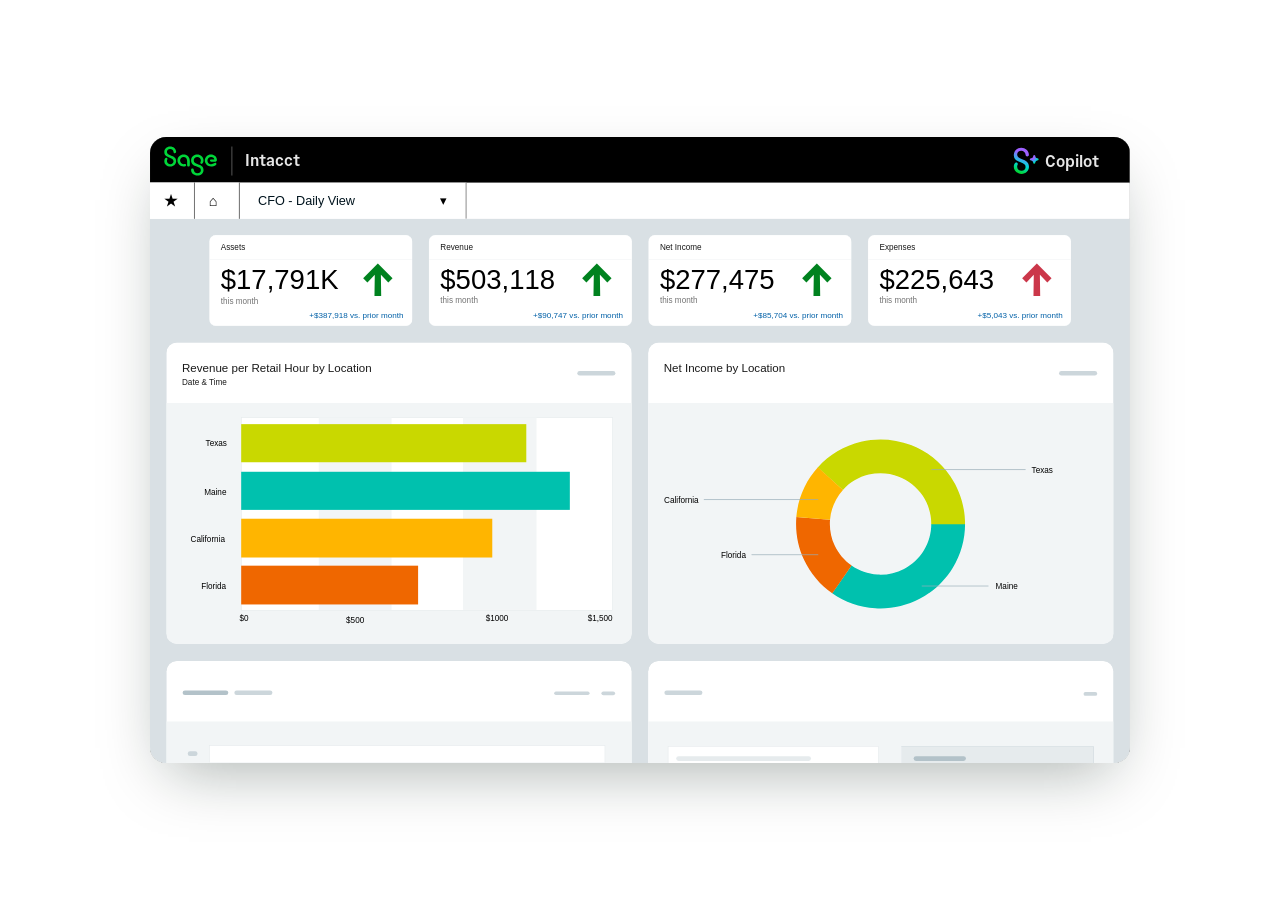
==== peekaboo-animation/index.html @ 4e5d9507 "Deploy: built site for GitHub Pages" ====
<!doctype html>
<html lang="en">
<head>
<meta charset="utf-8">
<meta name="viewport" content="width=device-width, initial-scale=1">
<title>Peekaboo Product Tour — Motion Mock</title>
<style>
  /* ---- brand fonts you provided ---- */
  @font-face{font-family:'Sage UI';src:url('images/SageUI-Regular.otf');font-weight:400;font-display:swap}
  @font-face{font-family:'Sage UI';src:url('images/SageUI-Medium.otf');font-weight:500;font-display:swap}
  @font-face{font-family:'Sage UI';src:url('images/SageUI-Bold.otf');font-weight:700;font-display:swap}
  @font-face{font-family:'Sage Headline';src:url('images/SageHeadline-Black.ttf');font-weight:900;font-display:swap}
  @font-face{font-family:'Sage Text';src:url('images/SageText-Regular.ttf');font-weight:400;font-display:swap}
  @font-face{font-family:'Sage Text';src:url('images/SageText-Medium.ttf');font-weight:500;font-display:swap}
  @font-face{font-family:'Sage Text';src:url('images/SageText-Bold.ttf');font-weight:700;font-display:swap}

  :root{
    --sage:#0d7a45;
    --sage-deep:#0d5c34;
    --muted:#5c6b66;
    --shadow:0 24px 60px -18px rgba(10,30,20,.35);
  }
  *{box-sizing:border-box}
  html,body{margin:0;overflow:hidden}
  .stage{
    min-height:100vh;display:flex;flex-direction:column;align-items:center;justify-content:center;gap:22px;
    padding:0;
    background:transparent;
    font-family:'Sage Text',-apple-system,BlinkMacSystemFont,"Segoe UI",Roboto,Helvetica,Arial,sans-serif;
    color:#0e1512;
  }

  /* ---- browser frame holding YOUR svg ---- */
  .frame{position:relative;width:min(980px,94vw);aspect-ratio:1109/709;
    border-radius:16px;overflow:hidden;background:#000;box-shadow:var(--shadow);isolation:isolate;}
  .app{position:absolute;inset:0;transition:filter .7s ease, transform .7s ease;}
  .app svg{width:100%;height:100%;display:block;}
  .app.recede{filter:blur(3px) saturate(.9) brightness(.95);transform:scale(.985);}

  /* ---- initial hidden state (pre-JS flash guard) ---- */
  /* The reveal animates each bar's WIDTH 0→full (see motion.js), which grows strictly
     left→right. We can't scaleX SVG rects from the left because SVG transform-origin
     defaults to the root (x=0), which slides bars off-position. */
  #dash [data-bar]{visibility:hidden;}
  #dash #donut{opacity:0;}
  #dash #donutAnno{opacity:0;} /* leader lines + labels fade in after the ring draws */

  /* ---- dim veil ---- */
  .veil{position:absolute;inset:0;background:rgba(12,20,16,.34);opacity:0;
    transition:opacity .6s ease;pointer-events:none;z-index:5;}
  .veil.on{opacity:1;}

  /* ---- gate modal (matches frame 4) ---- */
  /* wrapper centers the form in the frame; GSAP animates the gate's own translateY */
  .gate-wrap{position:absolute;inset:0;z-index:10;display:flex;align-items:center;justify-content:center;
    pointer-events:none;}
  .gate{width:min(60%,540px);pointer-events:auto;
    background:#f4f7f5;border-radius:16px;box-shadow:0 30px 70px -20px rgba(8,24,16,.6);
    padding:clamp(16px,2.6vw,26px);font-family:'Sage Text',sans-serif;opacity:0;}
  .gate h2{margin:0;font-family:'Sage Headline','Sage Text',sans-serif;font-weight:900;
    font-size:clamp(15px,2.2vw,23px);color:#3a453f;letter-spacing:-.2px;}
  .gate p{margin:7px 0 0;font-size:clamp(10px,1.3vw,13px);color:var(--muted);line-height:1.45;}
  .rule{height:1px;background:#dbe2de;margin:15px 0;}
  .steps{display:flex;gap:9px;align-items:center;font-size:clamp(10px,1.25vw,13px);
    color:#aeb9b4;font-weight:700;margin-bottom:15px}
  .steps b{color:#3a453f}
  .steps .sep{color:#c8d0cc;font-weight:400}
  .flabel{font-size:clamp(11px,1.3vw,13px);font-weight:700;color:#3a453f}
  .field{margin-top:7px;height:clamp(34px,5vw,46px);border-radius:10px;border:1.5px solid #cdd6d1;
    background:#fff;display:flex;align-items:center;padding:0 13px;}
  .field .caret{width:1.5px;height:52%;background:var(--sage);animation:blink 1.1s step-end infinite}
  @keyframes blink{50%{opacity:0}}
  .continue{margin-top:15px;height:clamp(38px,5vw,50px);border-radius:28px;background:var(--sage);color:#fff;
    font-family:'Sage Headline','Sage Text',sans-serif;font-weight:900;font-size:clamp(12px,1.5vw,15px);
    display:flex;align-items:center;justify-content:center;width:46%;
    box-shadow:0 8px 18px -6px rgba(13,122,69,.55);}

  /* ---- controls ---- */
  .controls{display:flex;gap:10px;align-items:center}
  .btn{border:1px solid #c5d0cb;background:#fff;color:#33413c;border-radius:20px;padding:7px 16px;
    font-size:12.5px;font-weight:600;cursor:pointer;transition:.15s;font-family:inherit}
  .btn:hover{background:#f2f6f4;border-color:#a9b8b2}
  .btn:focus-visible{outline:2px solid var(--sage);outline-offset:2px}
  .continue{cursor:pointer}

  /* ---- product-tour slide layer ---- */
  .tour{position:absolute;inset:0;z-index:20;background:#000;opacity:0;visibility:hidden;
    transition:opacity .6s ease;display:flex;align-items:center;justify-content:center;}
  .tour.on{opacity:1;visibility:visible;}
  /* stage carries the design's native aspect ratio, centered in the frame, so the
     slides and the hotspot % share one coordinate space (= the Figma design coords).
     --tour-ar is set from the uploaded SVG's viewBox. */
  .tour-stage{position:relative;width:100%;aspect-ratio:var(--tour-ar,1440/753);max-height:100%;}
  .tour-slide{position:absolute;inset:0;opacity:0;visibility:hidden;transition:opacity .45s ease;}
  .tour-slide.show{opacity:1;visibility:visible;}
  .tour-img{width:100%;height:100%;display:block;object-fit:fill;}

  /* invisible clickable hotspots over the baked Back/Next coach-mark buttons.
     Positioned per active step; percentages are relative to the .tour-stage box.
     Tuned against the real SVGs in the preview. */
  .hot{position:absolute;z-index:25;border:0;background:transparent;cursor:pointer;padding:0;
    width:6%;height:6%;/* placeholder box until tuned */}
  .hot:focus-visible{outline:2px solid #fff;outline-offset:2px}
  /* default (overridden per step) */
  .hot-back{left:60%;top:80%}
  .hot-next{left:70%;top:80%}
  /* per-step positions — TODO tune once SVGs are uploaded */
  .tour[data-step="1"] .hot-back{left:64.8%;top:80.2%} .tour[data-step="1"] .hot-next{left:71.8%;top:80.2%}
  .tour[data-step="2"] .hot-back{left:47.3%;top:54.5%} .tour[data-step="2"] .hot-next{left:53.7%;top:54.5%}
  .tour[data-step="3"] .hot-back{left:47.0%;top:29.5%} .tour[data-step="3"] .hot-next{left:53.5%;top:29.5%}
  .tour[data-step="4"] .hot-back{left:69.5%;top:77.5%} .tour[data-step="4"] .hot-next{left:75.8%;top:77.5%}
  /* Next is disabled/hidden on the last step; Back returns to the form on step 1 */
  .tour[data-step="4"] .hot-next{display:none}

  /* ---- embedded "tour only" mode (?tour=1): fill the iframe, drop the chrome ---- */
  body.tour-only{background:transparent}
  body.tour-only .stage{min-height:100vh;gap:0;padding:0}
  body.tour-only .stage>*:not(#frame){display:none}
  body.tour-only .frame{width:100%;max-width:none;height:100vh;aspect-ratio:auto;border-radius:0;box-shadow:none;background:transparent}
  body.tour-only .tour{border-radius:0}
  body.tour-only .tour-stage{width:100%;height:100%;max-height:none;aspect-ratio:auto}

  @media (prefers-reduced-motion: reduce){
    .app,.veil,.gate{transition:none!important;animation:none!important}
  }
</style>
</head>
<body>
<div class="stage">
  <div class="frame" id="frame">
    <div class="app" id="app">
<svg id="dash" width="1109" height="709" viewBox="0 0 1109 709" fill="none" xmlns="http://www.w3.org/2000/svg">
<g clip-path="url(#clip0_581_26995)">
<rect width="1108.83" height="708.419" rx="15.4004" fill="white"/>
<rect width="1108.83" height="616.017" transform="translate(0 92.4023)" fill="#F2F5F6"/>
<rect width="1108.83" height="616.017" transform="translate(0 92.4023)" fill="#D9E0E4"/>
<g clip-path="url(#clip1_581_26995)">
<rect width="1108.83" height="53.3881" fill="black"/>
</g>
<line y1="52.8743" x2="1108.83" y2="52.8743" stroke="#D9E0E4" stroke-width="1.02669"/>
<path fill-rule="evenodd" clip-rule="evenodd" d="M29.5757 16.8248C29.5074 13.3075 26.4742 10.7803 22.7524 10.7803C19.0268 10.7803 16.1719 13.5128 16.1719 16.996C16.1719 20.8548 18.9229 22.2557 22.2306 23.4193C25.1902 24.4444 26.6176 25.3662 26.6176 27.5519C26.6176 29.3277 25.1902 30.7963 23.0316 30.7963C20.9768 30.7963 19.1663 29.3962 19.1663 27.2104C19.1663 26.5051 19.3605 26.104 19.5264 25.7613C19.65 25.5058 19.758 25.2828 19.758 24.9905C19.758 24.2018 19.2012 23.6216 18.2956 23.6216C17.2512 23.6216 16.1719 25.1586 16.1719 27.3443C16.1719 30.8617 19.2733 33.4573 23.0316 33.4558C26.8611 33.4558 29.6121 30.689 29.6121 27.2401C29.6121 23.2786 26.7223 21.9462 23.5534 20.8191C20.5915 19.762 19.1663 18.8417 19.1648 16.7572C19.1648 14.8445 20.7 13.4444 22.716 13.4444C24.8754 13.4444 26.5812 14.916 26.6161 16.8933C26.651 17.8158 27.3124 18.3618 28.0784 18.3618C28.8778 18.3618 29.6105 17.8135 29.5757 16.8248ZM31.0535 26.729C31.0535 30.486 34.1875 33.4573 37.9481 33.4573C39.619 33.4573 40.9076 32.9105 40.9076 31.8518C40.9076 31.0662 40.2114 30.5202 39.55 30.5202C39.3362 30.5202 39.1493 30.5595 38.9392 30.6036C38.6701 30.6602 38.3631 30.7248 37.9132 30.7248C35.7538 30.7248 34.048 28.8805 34.048 26.729C34.048 24.4072 35.7894 22.5971 37.9829 22.5971C40.4548 22.5971 42.0218 24.4414 42.0218 27.1389V32.023C42.0218 32.8763 42.7181 33.4573 43.554 33.4573C44.3534 33.4573 45.0512 32.8763 45.0512 32.023V27.0363C45.0512 22.9386 42.1622 19.9331 38.0527 19.9331C34.2224 19.9331 31.0535 22.8359 31.0535 26.729ZM53.6307 43.6345C49.7306 43.6345 46.4926 40.902 46.4926 37.3504C46.4926 36.1548 47.1905 35.6088 47.9899 35.6088C48.7893 35.6088 49.4522 36.1214 49.4871 37.1116C49.522 39.3315 51.3325 40.9704 53.5966 40.9704C56.0002 40.9704 57.5657 39.4676 57.5657 37.5215C57.5657 35.3015 55.825 34.379 52.8654 33.4573C49.4181 32.3644 46.4934 30.8617 46.4934 26.6948C46.4934 22.8702 49.4879 19.9331 53.388 19.9331C57.3222 19.9331 60.5601 22.7333 60.5601 26.4218C60.5601 28.6759 59.6204 30.4175 58.3317 30.4175C57.4618 30.4175 56.8694 29.803 56.8694 29.0486C56.8694 28.7121 56.9974 28.4571 57.1437 28.1656C57.3391 27.7763 57.5672 27.3219 57.5672 26.5214C57.5672 24.1638 55.6877 22.5941 53.4244 22.5941C51.2301 22.5941 49.4894 24.233 49.4894 26.3845C49.4894 28.8098 51.265 29.8342 54.1905 30.7902C57.5672 31.883 60.5617 33.2489 60.5617 37.2447C60.5617 40.8312 57.6719 43.633 53.633 43.633L53.6307 43.6345ZM62.0016 26.6948C62.0016 30.4518 65.2046 33.4573 69.1047 33.4573H69.107C71.0571 33.4573 72.6241 32.9447 73.6685 32.296C74.713 31.6473 75.1309 31.1005 75.1309 30.486C75.1309 29.8373 74.6408 29.2562 73.7352 29.2562C73.3146 29.2562 72.9257 29.4897 72.4511 29.7746C71.708 30.2208 70.7546 30.7932 69.1396 30.7932C68.5923 30.7939 68.0504 30.688 67.5451 30.4819C67.0398 30.2757 66.5812 29.9733 66.1959 29.5921C65.8105 29.211 65.5061 28.7587 65.3001 28.2614C65.0942 27.764 64.9908 27.2316 64.996 26.6948C64.996 24.4414 66.8065 22.5629 69.0349 22.5629C71.4378 22.5629 72.7257 24.1015 72.7257 25.0901C72.7257 25.3632 72.5171 25.5001 72.238 25.5001H69.2435C68.4402 25.5001 67.8478 26.0446 67.8478 26.7291C67.8478 27.4462 68.4433 27.993 69.2435 27.993H73.2483C74.7804 27.993 75.7202 27.2074 75.7202 25.91C75.7202 22.5629 72.7955 19.9331 68.9303 19.9331C68.0221 19.9288 67.122 20.1005 66.2816 20.4384C65.4413 20.7762 64.6773 21.2736 64.0335 21.9019C63.3897 22.5302 62.8788 23.277 62.5301 24.0995C62.1814 24.922 62.0018 25.804 62.0016 26.6948Z" fill="#00D639"/>
<line x1="92.6579" y1="10.7803" x2="92.6579" y2="43.6345" stroke="#5E5E5E" stroke-width="1.02669"/>
<text fill="white" fill-opacity="0.9" style="white-space: pre" xml:space="preserve" font-family="Sage UI" font-size="18.4805" font-weight="500" letter-spacing="0px"><tspan x="107.031" y="32.9569">Intacct</tspan></text>
<path d="M1004.97 26.2583L1003.35 26.7588C1002.77 26.9359 1002.32 27.3902 1002.15 27.96L1001.64 29.5847C1001.35 30.5473 999.989 30.5473 999.697 29.5847L999.196 27.96C999.019 27.3825 998.565 26.9359 997.995 26.7588L996.37 26.2583C995.408 25.9656 995.408 24.6027 996.37 24.3101L997.995 23.8096C998.573 23.6325 999.019 23.1782 999.196 22.6084L999.697 20.9836C999.989 20.0211 1001.35 20.0211 1001.64 20.9836L1002.15 22.6084C1002.32 23.1859 1002.78 23.6325 1003.35 23.8096L1004.97 24.3101C1005.93 24.6027 1005.93 25.9656 1004.97 26.2583Z" fill="url(#paint0_radial_581_26995)"/>
<path d="M985.904 12.159C990.671 12.159 994.552 15.4546 994.637 20.044C994.683 21.3376 993.743 22.046 992.719 22.046C991.695 22.046 990.894 21.3299 990.848 20.1287C990.802 17.5414 988.623 15.624 985.858 15.624C983.271 15.624 981.315 17.449 981.315 19.9439C981.315 22.662 983.14 23.8633 986.929 25.2493C990.987 26.72 994.683 28.4603 994.683 33.6271C994.683 38.1318 991.164 41.7355 986.259 41.7355C981.354 41.7355 977.48 38.3474 977.48 33.758C977.48 30.909 978.859 28.8992 980.199 28.8992C981.361 28.8992 982.07 29.6538 982.07 30.678C982.07 31.5712 981.315 31.9716 981.315 33.5732C981.315 36.4223 983.633 38.255 986.259 38.255C989.023 38.255 990.848 36.3376 990.848 34.0198C990.848 31.1708 989.023 29.9618 985.235 28.6297C980.999 27.1128 977.48 25.2878 977.48 20.2519C977.48 15.7088 981.13 12.1436 985.904 12.1436V12.159Z" fill="url(#paint1_linear_581_26995)"/>
<text fill="white" fill-opacity="0.9" style="white-space: pre" xml:space="preserve" font-family="Sage UI" font-size="18.4805" font-weight="500" letter-spacing="0px"><tspan x="1013.15" y="33.3875">Copilot</tspan></text>
<rect width="1108.83" height="40.8111" transform="translate(0 51.5918)" fill="white"/>
<rect width="50.8275" height="41.0678" transform="translate(0 51.4639)" fill="white"/>
<text fill="black" style="white-space: pre" xml:space="preserve" font-family="Font Awesome 5 Pro" font-size="16.4271" font-weight="900" letter-spacing="0px"><tspan x="15.6621" y="77.8718">star</tspan></text>
<path d="M50.3141 51.9772V92.0432" stroke="#595959" stroke-width="1.02669" stroke-linecap="square"/>
<rect width="50.8275" height="41.0678" transform="translate(50.8281 51.4639)" fill="white"/>
<text fill="black" style="white-space: pre" xml:space="preserve" font-family="Font Awesome 5 Pro" font-size="16.4271" font-weight="900" letter-spacing="0px"><tspan x="66.4902" y="77.8718">home</tspan></text>
<path d="M101.142 51.9772V92.0432" stroke="#595959" stroke-width="1.02669" stroke-linecap="square"/>
<g clip-path="url(#clip2_581_26995)">
<rect width="256.674" height="41.0678" transform="translate(101.656 51.4639)" fill="white"/>
<text fill="#00141E" style="white-space: pre" xml:space="preserve" font-family="Helvetica-Neue" font-size="14.3737" letter-spacing="0px"><tspan x="122.191" y="77.0319">CFO - Daily View</tspan></text>
<text fill="black" style="white-space: pre" xml:space="preserve" font-family="Font Awesome 5 Pro" font-size="14.3737" letter-spacing="0px"><tspan x="327.778" y="77.0751">&#xf107;</tspan></text>
<path d="M357.814 51.9772V92.0432" stroke="#595959" stroke-width="1.02669" stroke-linecap="square"/>
</g>
<g clip-path="url(#clip3_581_26995)">
<g clip-path="url(#clip4_581_26995)">
<rect width="229.979" height="27.5189" transform="translate(66.9922 110.884)" fill="white"/>
<rect width="229.979" height="75.3494" transform="translate(66.9922 138.402)" fill="white"/>
</g>
<rect x="67.3198" y="111.211" width="229.324" height="102.213" rx="4.91409" stroke="#FAFBFB" stroke-width="0.655212"/>
<text fill="#1A1A1A" style="white-space: pre" xml:space="preserve" font-family="Helvetica-Neue" font-size="9.24025" letter-spacing="0px"><tspan x="80.0977" y="128.021">Assets</tspan></text>
<g clip-path="url(#clip5_581_26995)">
<text fill="#737373" style="white-space: pre" xml:space="preserve" font-family="Helvetica Neue" font-size="9.24025" letter-spacing="0px"><tspan x="80.0977" y="189.526">this month</tspan></text>
</g>
<g clip-path="url(#clip6_581_26995)">
<text fill="#0060A7" style="white-space: pre" xml:space="preserve" font-family="Helvetica Neue" font-size="9.17297" letter-spacing="0px"><tspan x="180.109" y="205.227">+$387,918 vs. prior month</tspan></text>
</g>
<text data-num="assets" fill="black" style="white-space: pre" xml:space="preserve" font-family="Helvetica-Neue" font-size="31.1421" letter-spacing="0px"><tspan x="80.0977" y="172.525">$17,791K</tspan></text>
<text transform="translate(240.621 138.288)" fill="#00821F" style="white-space: pre" xml:space="preserve" font-family="Font Awesome 5 Pro" font-size="44.4935" font-weight="900" letter-spacing="0px"><tspan x="0.0341091" y="38.9318">arrow-up</tspan></text>
</g>
<g clip-path="url(#clip7_581_26995)">
<g clip-path="url(#clip8_581_26995)">
<rect width="229.979" height="27.5189" transform="translate(315.449 110.884)" fill="white"/>
<rect width="229.979" height="75.3494" transform="translate(315.449 138.402)" fill="white"/>
</g>
<rect x="315.777" y="111.211" width="229.324" height="102.213" rx="4.91409" stroke="#FAFBFB" stroke-width="0.655212"/>
<text fill="#1A1A1A" style="white-space: pre" xml:space="preserve" font-family="Helvetica-Neue" font-size="9.24025" letter-spacing="0px"><tspan x="328.551" y="128.021">Revenue</tspan></text>
<text fill="#737373" style="white-space: pre" xml:space="preserve" font-family="Helvetica Neue" font-size="9.24025" letter-spacing="0px"><tspan x="328.551" y="188.057">this month</tspan></text>
<text data-num="revenue" fill="black" style="white-space: pre" xml:space="preserve" font-family="Helvetica-Neue" font-size="31.1421" letter-spacing="0px"><tspan x="328.551" y="172.525">$503,118</tspan></text>
<text transform="translate(489.078 138.288)" fill="#00821F" style="white-space: pre" xml:space="preserve" font-family="Font Awesome 5 Pro" font-size="44.4935" font-weight="900" letter-spacing="0px"><tspan x="0.0341091" y="38.9318">arrow-up</tspan></text>
<g clip-path="url(#clip9_581_26995)">
<text fill="#0060A7" style="white-space: pre" xml:space="preserve" font-family="Helvetica Neue" font-size="9.17297" letter-spacing="0px"><tspan x="433.562" y="205.063">+$90,747 vs. prior month</tspan></text>
</g>
</g>
<g clip-path="url(#clip10_581_26995)">
<g clip-path="url(#clip11_581_26995)">
<rect width="229.979" height="27.5189" transform="translate(563.91 110.884)" fill="white"/>
<rect width="229.979" height="75.3494" transform="translate(563.91 138.402)" fill="white"/>
</g>
<rect x="564.238" y="111.211" width="229.324" height="102.213" rx="4.91409" stroke="#FAFBFB" stroke-width="0.655212"/>
<text fill="#1A1A1A" style="white-space: pre" xml:space="preserve" font-family="Helvetica-Neue" font-size="9.24025" letter-spacing="0px"><tspan x="577.016" y="128.021">Net Income</tspan></text>
<text fill="#737373" style="white-space: pre" xml:space="preserve" font-family="Helvetica Neue" font-size="9.24025" letter-spacing="0px"><tspan x="577.016" y="188.057">this month</tspan></text>
<text data-num="netincome" fill="black" style="white-space: pre" xml:space="preserve" font-family="Helvetica-Neue" font-size="31.1421" letter-spacing="0px"><tspan x="577.016" y="172.525">$277,475</tspan></text>
<text transform="translate(737.793 138.288)" fill="#00821F" style="white-space: pre" xml:space="preserve" font-family="Font Awesome 5 Pro" font-size="44.4935" font-weight="900" letter-spacing="0px"><tspan x="0.0341091" y="38.9318">arrow-up</tspan></text>
<g clip-path="url(#clip12_581_26995)">
<text fill="#0060A7" style="white-space: pre" xml:space="preserve" font-family="Helvetica Neue" font-size="9.17297" letter-spacing="0px"><tspan x="682.582" y="205.063">+$85,704 vs. prior month</tspan></text>
</g>
</g>
<g clip-path="url(#clip13_581_26995)">
<g clip-path="url(#clip14_581_26995)">
<rect width="229.979" height="27.5189" transform="translate(812.371 110.884)" fill="white"/>
<rect width="229.979" height="75.3494" transform="translate(812.371 138.402)" fill="white"/>
</g>
<rect x="812.699" y="111.211" width="229.324" height="102.213" rx="4.91409" stroke="#FAFBFB" stroke-width="0.655212"/>
<text fill="#1A1A1A" style="white-space: pre" xml:space="preserve" font-family="Helvetica-Neue" font-size="9.24025" letter-spacing="0px"><tspan x="825.477" y="128.021">Expenses</tspan></text>
<text fill="#737373" style="white-space: pre" xml:space="preserve" font-family="Helvetica Neue" font-size="9.24025" letter-spacing="0px"><tspan x="825.477" y="188.057">this month</tspan></text>
<g clip-path="url(#clip15_581_26995)">
<text fill="#0060A7" style="white-space: pre" xml:space="preserve" font-family="Helvetica Neue" font-size="9.17297" letter-spacing="0px"><tspan x="936.488" y="205.063">+$5,043 vs. prior month</tspan></text>
</g>
<text data-num="expenses" fill="black" style="white-space: pre" xml:space="preserve" font-family="Helvetica-Neue" font-size="31.1421" letter-spacing="0px"><tspan x="825.477" y="172.525">$225,643</tspan></text>
<text transform="translate(986.258 138.288)" fill="#CB374A" style="white-space: pre" xml:space="preserve" font-family="Font Awesome 5 Pro" font-size="44.4935" font-weight="900" letter-spacing="0px"><tspan x="0.0341091" y="38.9318">arrow-up</tspan></text>
</g>
<g clip-path="url(#clip16_581_26995)">
<rect x="563.656" y="232.547" width="526.694" height="341.119" rx="11.8166" fill="white"/>
<rect x="563.656" y="301.078" width="526.694" height="272.587" fill="#F2F5F6"/>
<rect x="1071.83" y="269.844" width="43.0838" height="5.17006" rx="2.58503" transform="rotate(-180 1071.83 269.844)" fill="#CCD6DB"/>
<g id="donut" mask="url(#donutMask)">
<path d="M922.36 437.87C922.36 455.351 917.569 472.497 908.507 487.445C899.444 502.394 886.458 514.572 870.959 522.657C855.46 530.742 838.041 534.424 820.597 533.302C803.152 532.181 786.348 526.299 772.012 516.297L793.899 484.926C802.501 490.927 812.583 494.456 823.05 495.129C833.517 495.802 843.968 493.593 853.268 488.742C862.567 483.891 870.359 476.584 875.796 467.615C881.234 458.646 884.109 448.358 884.109 437.87H922.36Z" fill="#00C1AE"/>
<path d="M755.646 373.894C768.608 359.492 785.639 349.368 804.483 344.862C823.327 340.356 843.096 341.68 861.171 348.659C879.246 355.638 894.774 367.943 905.7 383.945C916.625 399.946 922.433 418.889 922.353 438.264L884.101 438.106C884.149 426.481 880.665 415.115 874.109 405.514C867.554 395.914 858.237 388.531 847.392 384.343C836.547 380.155 824.686 379.361 813.379 382.065C802.073 384.769 791.854 390.843 784.077 399.484L755.646 373.894Z" fill="#C9D800"/>
<path d="M772.172 516.406C758.397 506.836 747.382 493.811 740.231 478.639C733.081 463.467 730.046 446.68 731.433 429.965L769.554 433.127C768.722 443.156 770.542 453.228 774.833 462.331C779.123 471.435 785.732 479.25 793.997 484.992L772.172 516.406Z" fill="#EF6700"/>
<path d="M731.417 430.134C733.119 409.164 741.689 389.34 755.799 373.734L784.173 399.389C775.707 408.752 770.565 420.646 769.543 433.228L731.417 430.134Z" fill="#FFB500"/>
</g>
<g id="donutAnno">
<path d="M884.137 376.353H990.878" stroke="#99ADB7" stroke-width="0.770692"/>
<path d="M873.348 508.142H948.875" stroke="#99ADB7" stroke-width="0.770692"/>
<path d="M680.691 472.69H756.219" stroke="#99ADB7" stroke-width="0.770692"/>
<path d="M626.738 410.264L756.215 410.264" stroke="#99ADB7" stroke-width="0.770692"/>
<text fill="black" style="white-space: pre" xml:space="preserve" font-family="Helvetica Neue" font-size="9.24025" letter-spacing="0px"><tspan x="997.695" y="380.065">Texas</tspan></text>
<text fill="black" style="white-space: pre" xml:space="preserve" font-family="Helvetica Neue" font-size="9.24025" letter-spacing="0px"><tspan x="956.88" y="511.738">Maine</tspan></text>
<text fill="black" style="white-space: pre" xml:space="preserve" font-family="Helvetica Neue" font-size="9.24025" letter-spacing="0px"><tspan x="581.809" y="413.946">California</tspan></text>
<text fill="black" style="white-space: pre" xml:space="preserve" font-family="Helvetica Neue" font-size="9.24025" letter-spacing="0px"><tspan x="646.181" y="476.317">Florida</tspan></text>
</g>
<text fill="#1A1A1A" style="white-space: pre" xml:space="preserve" font-family="Helvetica-Neue" font-size="13.1042" letter-spacing="0px"><tspan x="581.367" y="266.317">Net Income by Location</tspan></text>
</g>
<g clip-path="url(#clip17_581_26995)">
<rect x="18.4805" y="592.917" width="526.694" height="341.119" rx="11.8166" fill="white"/>
<rect x="18.4805" y="661.448" width="526.694" height="272.587" fill="#F2F5F6"/>
<rect x="36.9219" y="626.301" width="51.6556" height="5.16556" rx="2.58278" fill="#B3C2C9"/>
<rect x="95.4648" y="626.301" width="43.0463" height="5.16556" rx="2.58278" fill="#CCD6DB"/>
<rect x="67.3198" y="688.727" width="447.497" height="217.261" fill="white" stroke="#E6EBED" stroke-width="0.655212"/>
<rect x="515.145" y="707.649" width="80.8522" height="448.152" transform="rotate(90 515.145 707.649)" fill="#F2F5F6"/>
<rect x="42.6719" y="695.215" width="11.1137" height="5.38415" rx="2.69207" fill="#CCD6DB"/>
<rect x="457.395" y="627.595" width="40.0411" height="3.8501" rx="1.92505" fill="#CCD6DB"/>
<rect x="510.848" y="627.368" width="15.4967" height="4.30463" rx="2.15232" fill="#CCD6DB"/>
</g>
<g clip-path="url(#clip18_581_26995)">
<rect x="563.656" y="592.917" width="526.694" height="341.119" rx="11.8166" fill="white"/>
<rect x="563.656" y="661.448" width="526.694" height="272.587" fill="#F2F5F6"/>
<rect x="586.316" y="689.497" width="238.051" height="215.721" fill="white" stroke="#E6EBED" stroke-width="0.655212"/>
<rect x="595.477" y="700.72" width="152.544" height="5.39015" rx="2.69507" fill="#E6EBED"/>
<g clip-path="url(#clip19_581_26995)">
<rect x="850.105" y="689.169" width="217.916" height="0.770021" fill="#CCD6DB"/>
<rect width="217.916" height="26.1807" transform="translate(850.105 689.939)" fill="#E6EBED"/>
<rect x="1067.25" y="689.939" width="0.770021" height="26.1807" fill="#CCD6DB"/>
</g>
<rect x="864.137" y="700.72" width="59.1962" height="5.39015" rx="2.69507" fill="#B3C2C9"/>
<rect x="582.094" y="626.301" width="43.0463" height="5.16556" rx="2.58278" fill="#CCD6DB"/>
<rect x="1056.43" y="628.138" width="15.4967" height="4.30463" rx="2.15232" fill="#CCD6DB"/>
</g>
<g clip-path="url(#clip20_581_26995)">
<rect x="18.4805" y="232.547" width="526.694" height="341.119" rx="11.8166" fill="white"/>
<rect x="18.4805" y="301.078" width="534.394" height="272.587" fill="#F2F5F6"/>
<text fill="#1A1A1A" style="white-space: pre" xml:space="preserve" font-family="Helvetica-Neue" font-size="13.1042" letter-spacing="0px"><tspan x="36.1914" y="266.317">Revenue per Retail Hour by Location</tspan></text>
<text fill="#1A1A1A" style="white-space: pre" xml:space="preserve" font-family="Helvetica Neue" font-size="9.24025" letter-spacing="0px"><tspan x="36.1914" y="280.565">Date &#38; Time</tspan></text>
<rect x="103.512" y="317.577" width="419.775" height="218.03" fill="white" stroke="#E6EBED" stroke-width="0.65598"/>
<rect x="354.211" y="317.249" width="83.1622" height="217.916" fill="#F2F5F6"/>
<rect x="190.965" y="317.249" width="82.3922" height="217.916" fill="#F2F5F6"/>
<rect data-bar="texas" x="103.184" y="324.949" width="322.639" height="43.1212" fill="#C9D800"/>
<rect data-bar="maine" x="103.184" y="378.851" width="371.92" height="43.1212" fill="#00C1AE"/>
<rect data-bar="california" x="103.184" y="431.982" width="284.138" height="43.8912" fill="#FFB500"/>
<rect data-bar="florida" x="103.184" y="485.113" width="200.205" height="43.8912" fill="#EF6700"/>
<text fill="black" style="white-space: pre" xml:space="preserve" font-family="Helvetica Neue" font-size="9.24025" letter-spacing="0px"><tspan x="62.8899" y="349.263">Texas</tspan></text>
<text fill="black" style="white-space: pre" xml:space="preserve" font-family="Helvetica Neue" font-size="9.24025" letter-spacing="0px"><tspan x="61.3448" y="404.705">Maine</tspan></text>
<text fill="black" style="white-space: pre" xml:space="preserve" font-family="Helvetica Neue" font-size="9.24025" letter-spacing="0px"><tspan x="45.8758" y="458.607">California</tspan></text>
<text fill="black" style="white-space: pre" xml:space="preserve" font-family="Helvetica Neue" font-size="9.24025" letter-spacing="0px"><tspan x="57.8843" y="511.738">Florida</tspan></text>
<text fill="black" style="white-space: pre" xml:space="preserve" font-family="Helvetica Neue" font-size="9.24025" letter-spacing="0px"><tspan x="101.379" y="548.118">$0</tspan></text>
<text fill="black" style="white-space: pre" xml:space="preserve" font-family="Helvetica Neue" font-size="9.24025" letter-spacing="0px"><tspan x="221.892" y="550.239">$500</tspan></text>
<text fill="black" style="white-space: pre" xml:space="preserve" font-family="Helvetica Neue" font-size="9.24025" letter-spacing="0px"><tspan x="379.875" y="547.929">$1000</tspan></text>
<text fill="black" style="white-space: pre" xml:space="preserve" font-family="Helvetica Neue" font-size="9.24025" letter-spacing="0px"><tspan x="495.248" y="547.929">$1,500</tspan></text>
<rect x="526.66" y="269.844" width="43.0838" height="5.17006" rx="2.58503" transform="rotate(-180 526.66 269.844)" fill="#CCD6DB"/>
</g>
</g>
<defs>
<!-- Radial "draw-around" reveal for the donut: a thick white stroked circle riding the
     ring's mid-radius. Animating stroke-dashoffset (480.66 → 0) sweeps the mask clockwise
     from 12 o'clock, revealing each ring segment radially as it passes. -->
<mask id="donutMask">
  <circle id="donutMaskCircle" cx="826.73" cy="437.87" r="76.5" fill="none" stroke="white"
          stroke-width="40" stroke-dasharray="480.66" stroke-dashoffset="480.66"
          transform="rotate(-90 826.73 437.87)"/>
</mask>
<radialGradient id="paint0_radial_581_26995" cx="0" cy="0" r="1" gradientTransform="matrix(8.08522 7.3152 -6.06865 7.63969 997.364 21.5611)" gradientUnits="userSpaceOnUse">
<stop offset="0.341666" stop-color="#9D60FF"/>
<stop offset="0.72" stop-color="#00D6DE"/>
<stop offset="0.896666" stop-color="#00D639"/>
</radialGradient>
<linearGradient id="paint1_linear_581_26995" x1="987.352" y1="41.5815" x2="996.571" y2="19.663" gradientUnits="userSpaceOnUse">
<stop stop-color="#00D639"/>
<stop offset="0.4" stop-color="#00D6DE"/>
<stop offset="0.9" stop-color="#9D60FF"/>
</linearGradient>
<clipPath id="clip0_581_26995"><rect width="1108.83" height="708.419" rx="15.4004" fill="white"/></clipPath>
<clipPath id="clip1_581_26995"><rect width="1108.83" height="53.3881" fill="white"/></clipPath>
<clipPath id="clip2_581_26995"><rect width="256.674" height="41.0678" fill="white" transform="translate(101.656 51.4639)"/></clipPath>
<clipPath id="clip3_581_26995"><rect x="66.9922" y="110.884" width="229.979" height="102.868" rx="7.70021" fill="white"/></clipPath>
<clipPath id="clip4_581_26995"><rect x="66.9922" y="110.884" width="229.979" height="102.868" rx="5.24169" fill="white"/></clipPath>
<clipPath id="clip5_581_26995"><rect width="131.042" height="14" fill="white" transform="translate(80.0977 179.232)"/></clipPath>
<clipPath id="clip6_581_26995"><rect width="131.042" height="14" fill="white" transform="translate(158.066 194.958)"/></clipPath>
<clipPath id="clip7_581_26995"><rect x="315.449" y="110.884" width="229.979" height="102.868" rx="7.70021" fill="white"/></clipPath>
<clipPath id="clip8_581_26995"><rect x="315.449" y="110.884" width="229.979" height="102.868" rx="5.24169" fill="white"/></clipPath>
<clipPath id="clip9_581_26995"><rect width="131.042" height="14" fill="white" transform="translate(406.52 194.794)"/></clipPath>
<clipPath id="clip10_581_26995"><rect x="563.91" y="110.884" width="229.979" height="102.868" rx="7.70021" fill="white"/></clipPath>
<clipPath id="clip11_581_26995"><rect x="563.91" y="110.884" width="229.979" height="102.868" rx="5.24169" fill="white"/></clipPath>
<clipPath id="clip12_581_26995"><rect width="131.042" height="14" fill="white" transform="translate(655.539 194.794)"/></clipPath>
<clipPath id="clip13_581_26995"><rect x="812.371" y="110.884" width="229.979" height="102.868" rx="7.70021" fill="white"/></clipPath>
<clipPath id="clip14_581_26995"><rect x="812.371" y="110.884" width="229.979" height="102.868" rx="5.24169" fill="white"/></clipPath>
<clipPath id="clip15_581_26995"><rect width="131.042" height="14" fill="white" transform="translate(903.445 194.794)"/></clipPath>
<clipPath id="clip16_581_26995"><rect x="563.656" y="232.547" width="526.694" height="341.119" rx="11.8166" fill="white"/></clipPath>
<clipPath id="clip17_581_26995"><rect x="18.4805" y="592.917" width="526.694" height="341.119" rx="11.8166" fill="white"/></clipPath>
<clipPath id="clip18_581_26995"><rect x="563.656" y="592.917" width="526.694" height="341.119" rx="11.8166" fill="white"/></clipPath>
<clipPath id="clip19_581_26995"><rect width="217.916" height="216.376" fill="white" transform="translate(850.105 689.169)"/></clipPath>
<clipPath id="clip20_581_26995"><rect x="18.4805" y="232.547" width="526.694" height="341.119" rx="11.8166" fill="white"/></clipPath>
</defs>
</svg>
    </div>

    <div class="veil" id="veil"></div>

    <div class="gate-wrap">
      <div class="gate" id="gate">
        <h2>Take a self-led product tour</h2>
        <p>Explore the key features of Sage Intacct at your own pace, from reporting to month-end close.</p>
        <div class="rule"></div>
        <div class="steps"><b>Step 1</b><span class="sep">&rsaquo;</span>Step 2<span class="sep">&rsaquo;</span>Step 3</div>
        <div class="flabel">Email address</div>
        <div class="field"><span class="caret"></span></div>
        <div class="continue" id="continueBtn" role="button" tabindex="0">Continue</div>
      </div>
    </div>

    <!-- ---- product-tour slides (SVG designs from Figma) ---- -->
    <div class="tour" id="tour" aria-hidden="true">
      <!-- stage carries the design's native aspect ratio so hotspot % map exactly -->
      <div class="tour-stage" id="tourStage">
        <div class="tour-slide" data-slide="1">
          <img class="tour-img" src="images/tour/slide-1.svg" alt="Accounts Payable — never key in a bill again">
        </div>
        <div class="tour-slide" data-slide="2">
          <img class="tour-img" src="images/tour/slide-2.svg" alt="Reconcile bank account — automate reconciliations">
        </div>
        <div class="tour-slide" data-slide="3">
          <img class="tour-img" src="images/tour/slide-3.svg" alt="Close checklist — close the books up to 90% faster">
        </div>
        <div class="tour-slide" data-slide="4">
          <img class="tour-img" src="images/tour/slide-4.svg" alt="Close dashboard — a complete picture of your close">
        </div>
        <!-- invisible hotspots layered over each slide's baked Back/Next coach-mark buttons;
             positions tuned per step in .tour[data-step=N] rules below -->
        <button class="hot hot-back" id="tourBack" aria-label="Previous step"></button>
        <button class="hot hot-next" id="tourNext" aria-label="Next step"></button>
      </div>
    </div>
  </div>
</div>

<script src="vendor/gsap.min.js"></script>
<script src="lib/motion.js"></script>
<script>
(function(){
  const svg=document.getElementById('dash'), app=document.getElementById('app'),
        veil=document.getElementById('veil'), gate=document.getElementById('gate');
  const reduce=window.matchMedia('(prefers-reduced-motion: reduce)').matches;

  /* ---------- 1. normalize fonts + Font Awesome icons in YOUR svg ---------- */
  const FA_MAP={'arrow-up':'↑','star':'★','home':'⌂','':'▾'};
  svg.querySelectorAll('text').forEach(t=>{
    const ff=t.getAttribute('font-family')||'';
    const tspan=t.querySelector('tspan');
    if(/Font Awesome/i.test(ff)){
      const key=(tspan?tspan.textContent:'').trim();
      if(tspan) tspan.textContent = (FA_MAP[key]!==undefined ? FA_MAP[key] : '▾');  // unknown glyph -> chevron
      t.setAttribute('font-family',"'Sage UI',-apple-system,Arial,sans-serif");
    }else if(/Helvetica/i.test(ff)){
      t.setAttribute('font-family',"'Helvetica Neue',Helvetica,Arial,sans-serif");
    }
  });

  /* ---------- 2. drive the reveal through the Sage motion system (GSAP) ---------- */
  const M=window.SageMotion;
  const bars=Array.from(svg.querySelectorAll('[data-bar]'));
  // Cache each bar's target width up front — the reveal animates width 0→full
  // (grows left→right), so we must remember the full value before it's zeroed.
  bars.forEach(b=>{ b.dataset.fullw = b.getBBox().width; });
  const donut=svg.querySelector('#donut');
  const donutMask=svg.querySelector('#donutMaskCircle');
  const DONUT_LEN=parseFloat(donutMask.getAttribute('stroke-dasharray'));
  const donutAnno=svg.querySelector('#donutAnno'); // leader lines + city labels

  function hideAll(){
    gsap.killTweensOf(bars); gsap.killTweensOf(donut); gsap.killTweensOf(donutAnno); gsap.killTweensOf(gate);
    bars.forEach(b=>{ b.style.visibility='visible'; b.style.transform='none'; b.setAttribute('width', 0); });
    // donut is revealed by its mask sweep, not by scale — keep it opaque and reset the sweep
    gsap.set(donut, { opacity:1 });
    donutMask.setAttribute('stroke-dashoffset', DONUT_LEN);
    gsap.set(donutAnno, { opacity:0 });
    gsap.set(gate,  { opacity:0, y:16 });
    app.classList.remove('recede'); veil.classList.remove('on');
  }

  if(reduce){
    bars.forEach(b=>{ b.style.visibility='visible'; b.style.transform='none'; b.setAttribute('width', b.dataset.fullw); });
    gsap.set(donut,{opacity:1}); donutMask.setAttribute('stroke-dashoffset', 0);
    gsap.set(donutAnno,{opacity:1}); gsap.set(gate,{opacity:1,y:0});
    app.classList.add('recede'); veil.classList.add('on');
    return;
  }

  hideAll();
  const tl=gsap.timeline({ repeat:0 });
  tl.call(hideAll, null, 0);
  // 1 — bars and ring draw in together, with just a slight stagger between them
  //     (bars: barGrowFromLeft cascade; ring: radial mask sweep — both finish ~1.25s)
  tl.call(()=> M.barGrowFromLeft(bars, { stagger: M.STAGGERS.loose }), null, 0.2);
  tl.call(()=> M.ringDraw(donutMask, { duration: M.DURATIONS.long }), null, 0.35);
  //     ...then, once the ring is complete, the leader lines + labels fade in
  tl.call(()=> gsap.to(donutAnno, { opacity:1, duration: M.DURATIONS.base, ease: M.EASINGS.standard }), null, 1.1);
  // 2 — dashboard dims back (starts right as the graphs/labels settle)
  tl.call(()=>{ app.classList.add('recede'); veil.classList.add('on'); }, null, 2.0);
  // 3 — the form comes in  →  fadeUp (Entrance — the standard reveal)
  tl.call(()=> M.fadeUp(gate, {}), null, 2.4);
  // hold on the form
  tl.to({}, { duration: 3.6 }, 2.4);

  const toggle=document.getElementById('toggle');
  const replay=document.getElementById('replay');
  if(replay) replay.onclick=()=>{ tl.restart(); if(toggle) toggle.textContent='Pause'; };
  if(toggle) toggle.onclick=()=>{
    if(tl.paused()){ tl.play(); toggle.textContent='Pause'; }
    else { tl.pause(); toggle.textContent='Play'; }
  };

  /* ---------- product tour: Continue → slides 1–4 ---------- */
  const tour   = document.getElementById('tour');
  const slides = Array.from(tour.querySelectorAll('.tour-slide'));
  const gateWrap = document.querySelector('.gate-wrap');
  const continueBtn = document.getElementById('continueBtn');
  const tourNext = document.getElementById('tourNext');
  const tourBack = document.getElementById('tourBack');
  const LAST = slides.length;              // 4
  let step = 0;                            // 0 = form, 1..4 = slides
  // "?tour=1" embeds the tour on its own (e.g. the v2 industry panel): skip the
  // intro animation + sign-up form and open the product tour immediately.
  const tourOnly = new URLSearchParams(location.search).has('tour');

  // Derive the true aspect ratio from the first SVG's intrinsic size so the
  // hotspot percentages map exactly onto the design coordinates.
  const firstImg = slides[0].querySelector('.tour-img');
  const applyAR = () => {
    const w = firstImg.naturalWidth, h = firstImg.naturalHeight;
    if (w && h) tour.style.setProperty('--tour-ar', w + ' / ' + h);
  };
  if (firstImg.complete) applyAR(); else firstImg.addEventListener('load', applyAR);

  function showSlide(n){
    slides.forEach(s => s.classList.toggle('show', +s.dataset.slide === n));
    tour.setAttribute('data-step', n);
  }
  function openTour(){
    step = 1;
    // dim/blur already applied; fade the frame content out under the tour
    gsap.to([app, gateWrap], { opacity:0, duration:.5, ease:'power2.out',
      onComplete:()=>{ gsap.set([app, gateWrap], { pointerEvents:'none' }); } });
    veil.classList.remove('on');
    showSlide(1);
    tour.classList.add('on');
    tour.setAttribute('aria-hidden','false');
  }
  function closeTour(){
    // step 1 "Back" → return to the sign-up form
    step = 0;
    tour.classList.remove('on');
    tour.setAttribute('aria-hidden','true');
    slides.forEach(s => s.classList.remove('show'));
    gsap.set([app, gateWrap], { pointerEvents:'auto' });
    gsap.to([app, gateWrap], { opacity:1, duration:.5, ease:'power2.out' });
    veil.classList.add('on');
  }
  function goNext(){ if(step < LAST){ step++; showSlide(step); } }
  function goBack(){ if(step > 1){ step--; showSlide(step); } else if(!tourOnly){ closeTour(); } }

  if(continueBtn){
    continueBtn.addEventListener('click', openTour);
    continueBtn.addEventListener('keydown', e=>{ if(e.key==='Enter'||e.key===' '){ e.preventDefault(); openTour(); } });
  }
  if(tourNext) tourNext.addEventListener('click', goNext);
  if(tourBack) tourBack.addEventListener('click', goBack);

  if(tourOnly){
    // Jump straight to slide 1 of the product tour — no intro, no form, no fade.
    document.body.classList.add('tour-only');
    gsap.set([app, gateWrap], { opacity:0, pointerEvents:'none' });
    veil.classList.remove('on');
    showSlide(1); step = 1;
    tour.classList.add('on');
    tour.setAttribute('aria-hidden','false');
  }
})();
</script>
</body>
</html>
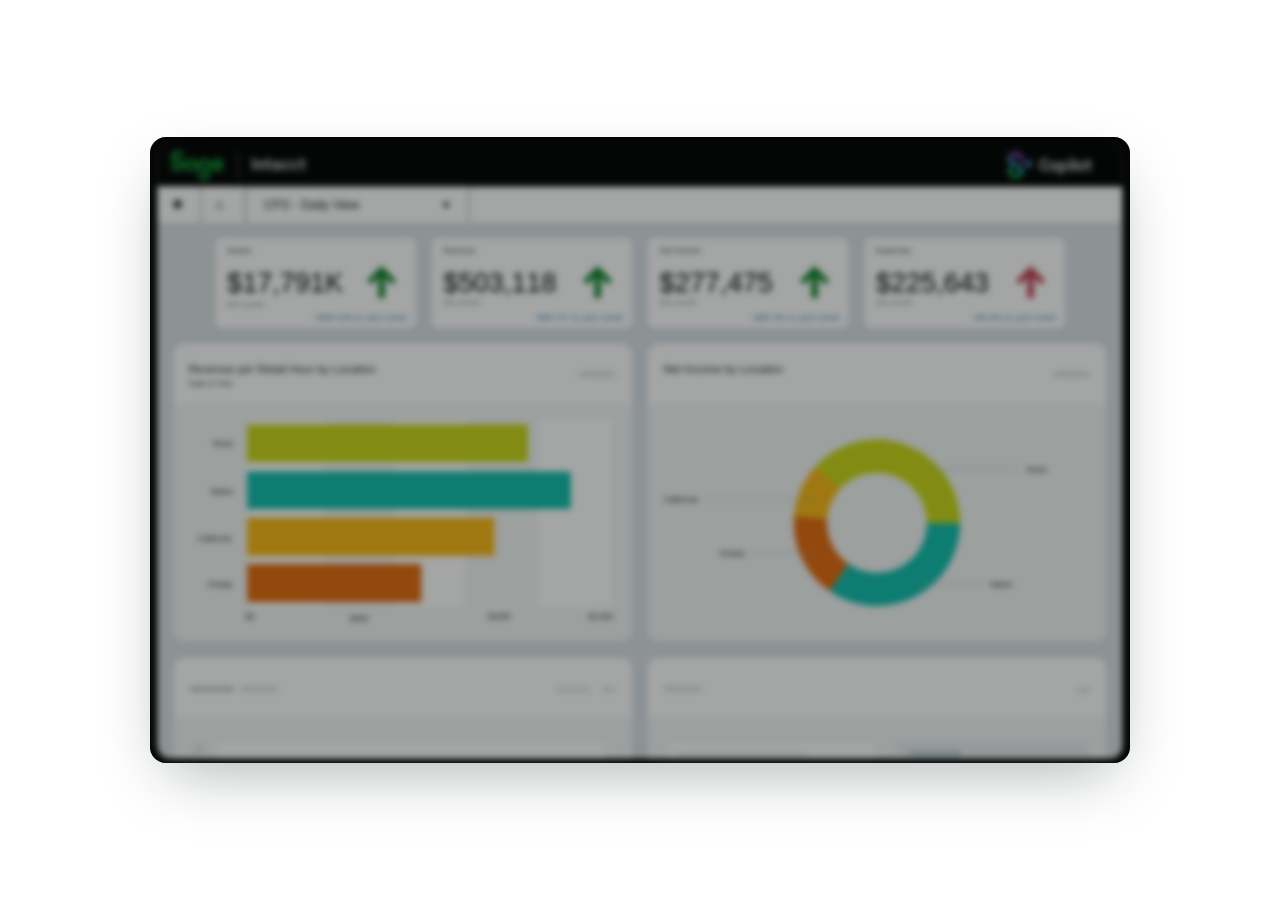
==== commit a4f74dc5: "Update: v2 hero video + scrim, static testimonial card, v1 QA, gutters, CTA art" ====
--- a/peekaboo-animation/index.html
+++ b/peekaboo-animation/index.html
@@ -428,13 +428,13 @@
   tl.call(()=> M.barGrowFromLeft(bars, { stagger: M.STAGGERS.loose }), null, 0.2);
   tl.call(()=> M.ringDraw(donutMask, { duration: M.DURATIONS.long }), null, 0.35);
   //     ...then, once the ring is complete, the leader lines + labels fade in
-  tl.call(()=> gsap.to(donutAnno, { opacity:1, duration: M.DURATIONS.base, ease: M.EASINGS.standard }), null, 1.1);
-  // 2 — dashboard dims back (starts right as the graphs/labels settle)
-  tl.call(()=>{ app.classList.add('recede'); veil.classList.add('on'); }, null, 2.0);
+  tl.call(()=> gsap.to(donutAnno, { opacity:1, duration: M.DURATIONS.base, ease: M.EASINGS.standard }), null, 0.95);
+  // 2 — dashboard dims back (starts right as the graphs/labels settle — no long hang)
+  tl.call(()=>{ app.classList.add('recede'); veil.classList.add('on'); }, null, 1.5);
   // 3 — the form comes in  →  fadeUp (Entrance — the standard reveal)
-  tl.call(()=> M.fadeUp(gate, {}), null, 2.4);
+  tl.call(()=> M.fadeUp(gate, {}), null, 1.9);
   // hold on the form
-  tl.to({}, { duration: 3.6 }, 2.4);
+  tl.to({}, { duration: 3.6 }, 1.9);
 
   const toggle=document.getElementById('toggle');
   const replay=document.getElementById('replay');
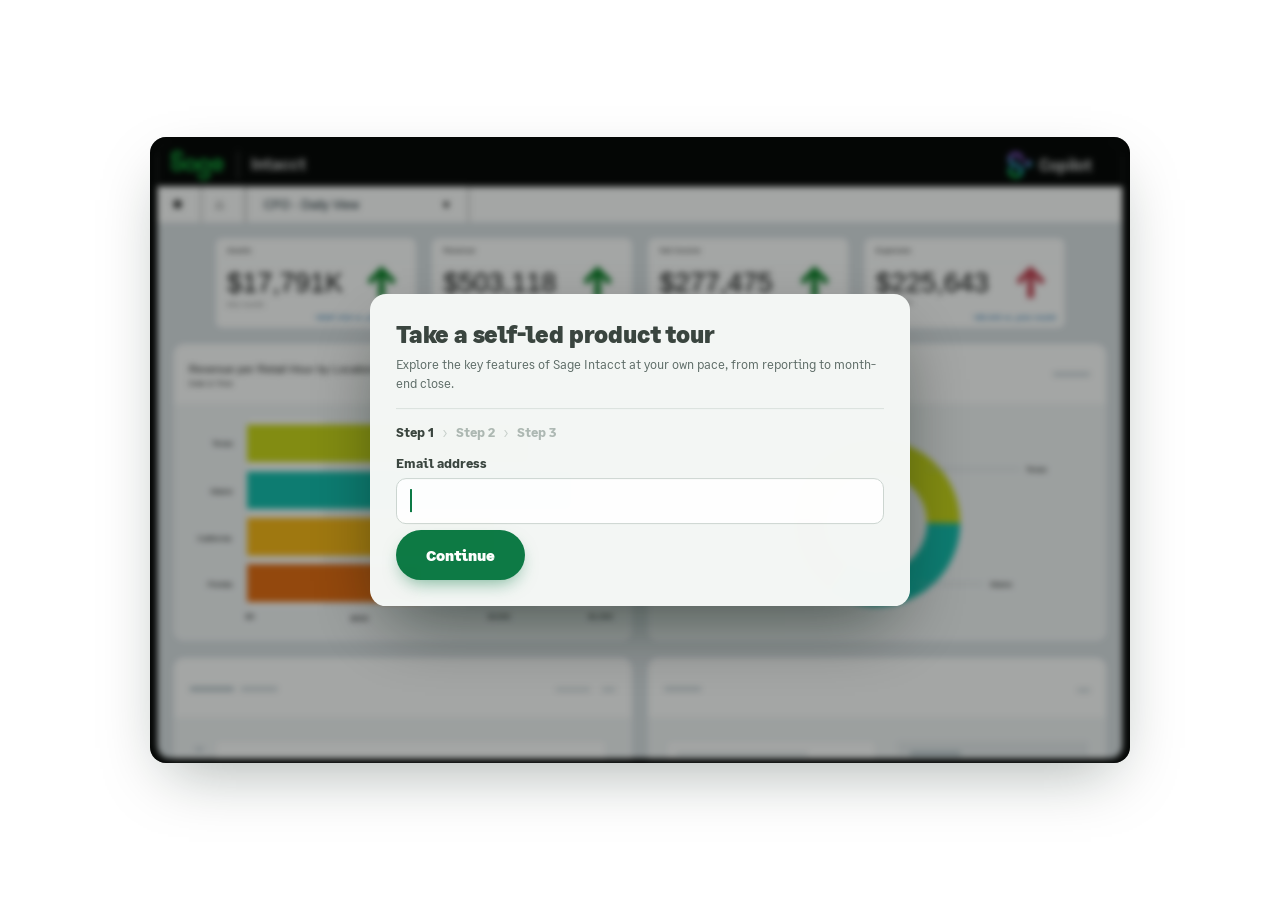
==== commit 1521e1ec: "Peekaboo: add 3-step sign-up form (email / name / details) before the tour" ====
--- a/peekaboo-animation/index.html
+++ b/peekaboo-animation/index.html
@@ -72,8 +72,38 @@
   @keyframes blink{50%{opacity:0}}
   .continue{margin-top:15px;height:clamp(38px,5vw,50px);border-radius:28px;background:var(--sage);color:#fff;
     font-family:'Sage Headline','Sage Text',sans-serif;font-weight:900;font-size:clamp(12px,1.5vw,15px);
-    display:flex;align-items:center;justify-content:center;width:46%;
+    display:flex;align-items:center;justify-content:center;width:46%;cursor:pointer;
     box-shadow:0 8px 18px -6px rgba(13,122,69,.55);}
+
+  /* ---- multi-step sign-up form ---- */
+  .gate{max-height:88%;overflow-y:auto;}
+  .gstep{display:none}
+  .gate[data-gstep="1"] .gstep-1,
+  .gate[data-gstep="2"] .gstep-2,
+  .gate[data-gstep="3"] .gstep-3{display:block}
+  .steps .st{color:#aeb9b4;font-weight:700}
+  .gate[data-gstep="1"] .st1,
+  .gate[data-gstep="2"] .st2,
+  .gate[data-gstep="3"] .st3{color:#3a453f}
+  .ginput{width:100%;box-sizing:border-box;margin:7px 0 13px;height:clamp(34px,5vw,46px);
+    border-radius:10px;border:1.5px solid #cdd6d1;background:#fff;padding:0 13px;
+    font-family:inherit;font-size:clamp(11px,1.3vw,14px);color:#33413c;}
+  select.ginput{appearance:none;-webkit-appearance:none;cursor:pointer;
+    background-image:url("data:image/svg+xml,%3Csvg xmlns='http://www.w3.org/2000/svg' width='12' height='8' viewBox='0 0 12 8'%3E%3Cpath d='M1 1l5 5 5-5' stroke='%2333413c' stroke-width='1.6' fill='none' stroke-linecap='round'/%3E%3C/svg%3E");
+    background-repeat:no-repeat;background-position:right 13px center;}
+  label.flabel{display:block}
+  .gcheck{display:flex;align-items:center;gap:9px;margin:4px 0 13px;cursor:pointer;
+    font-size:clamp(11px,1.3vw,13px);color:#33413c;font-weight:400;}
+  .gcheck input{width:16px;height:16px;flex:0 0 auto;accent-color:var(--sage);}
+  .gphone{display:flex;gap:8px}
+  .gphone .gcode{flex:0 0 clamp(56px,7vw,84px);width:auto}
+  .gfine{margin:2px 0 8px;font-size:clamp(9px,1.15vw,12px);color:var(--muted);line-height:1.45}
+  .gfine-q{color:#33413c;margin-top:12px}
+  .gactions{display:flex;align-items:center;gap:clamp(14px,2.2vw,22px);margin-top:6px}
+  .gactions .continue{width:auto;margin-top:0;padding:0 clamp(18px,3vw,30px)}
+  .glink{background:none;border:none;padding:0;cursor:pointer;font-family:inherit;
+    font-weight:700;font-size:clamp(11px,1.35vw,14px);color:#33413c;
+    text-decoration:underline;text-underline-offset:3px;}
 
   /* ---- controls ---- */
   .controls{display:flex;gap:10px;align-items:center}
@@ -332,14 +362,56 @@
     <div class="veil" id="veil"></div>
 
     <div class="gate-wrap">
-      <div class="gate" id="gate">
+      <div class="gate" id="gate" data-gstep="1">
         <h2>Take a self-led product tour</h2>
         <p>Explore the key features of Sage Intacct at your own pace, from reporting to month-end close.</p>
         <div class="rule"></div>
-        <div class="steps"><b>Step 1</b><span class="sep">&rsaquo;</span>Step 2<span class="sep">&rsaquo;</span>Step 3</div>
-        <div class="flabel">Email address</div>
-        <div class="field"><span class="caret"></span></div>
-        <div class="continue" id="continueBtn" role="button" tabindex="0">Continue</div>
+        <div class="steps"><span class="st st1">Step 1</span><span class="sep">&rsaquo;</span><span class="st st2">Step 2</span><span class="sep">&rsaquo;</span><span class="st st3">Step 3</span></div>
+
+        <!-- Step 1: email -->
+        <div class="gstep gstep-1">
+          <div class="flabel">Email address</div>
+          <div class="field"><span class="caret"></span></div>
+          <div class="gactions">
+            <div class="continue" id="continueBtn" role="button" tabindex="0">Continue</div>
+          </div>
+        </div>
+
+        <!-- Step 2: name / company -->
+        <div class="gstep gstep-2">
+          <label class="flabel">First name</label>
+          <input class="ginput" type="text" aria-label="First name">
+          <label class="flabel">Last name</label>
+          <input class="ginput" type="text" aria-label="Last name">
+          <label class="flabel">Company or organization</label>
+          <input class="ginput" type="text" aria-label="Company or organization">
+          <div class="gactions">
+            <div class="continue" id="step2Next" role="button" tabindex="0">Next</div>
+            <button class="glink" id="step2Prev" type="button">Previous</button>
+          </div>
+        </div>
+
+        <!-- Step 3: details -->
+        <div class="gstep gstep-3">
+          <label class="flabel">Number of employees</label>
+          <select class="ginput"><option value=""></option><option>1&ndash;50</option><option>51&ndash;200</option><option>201&ndash;1,000</option><option>1,000+</option></select>
+          <label class="gcheck"><input type="checkbox"><span>Nonprofit organization</span></label>
+          <label class="flabel">Industry</label>
+          <select class="ginput"><option value=""></option><option>Financial services</option><option>Non profit</option><option>Construction</option><option>Real Estate</option><option>SaaS &amp; Software</option><option>Professional Services</option><option>Hospitality</option><option>Healthcare</option></select>
+          <label class="flabel">Country</label>
+          <select class="ginput"><option>United States</option><option>Canada</option><option>United Kingdom</option></select>
+          <label class="flabel">State or province</label>
+          <select class="ginput"><option value=""></option><option>California</option><option>New York</option><option>Texas</option><option>Florida</option></select>
+          <label class="flabel">Business phone</label>
+          <div class="gphone"><select class="ginput gcode"><option>+1</option><option>+44</option></select><input class="ginput" type="text" aria-label="Business phone"></div>
+          <p class="gfine">By submitting this form, you agree to be contacted with marketing communications.</p>
+          <p class="gfine gfine-q">Would you like to receive SMS messages to learn more about Sage products and offers?</p>
+          <label class="gcheck"><input type="checkbox"><span>Yes please, I want to receive SMS communications</span></label>
+          <div class="gactions">
+            <div class="continue" id="startTourBtn" role="button" tabindex="0">Start product tour now</div>
+            <button class="glink" id="step3Prev" type="button">Previous</button>
+          </div>
+        </div>
       </div>
     </div>
 
@@ -493,10 +565,18 @@
   function goNext(){ if(step < LAST){ step++; showSlide(step); } }
   function goBack(){ if(step > 1){ step--; showSlide(step); } else if(!tourOnly){ closeTour(); } }
 
-  if(continueBtn){
-    continueBtn.addEventListener('click', openTour);
-    continueBtn.addEventListener('keydown', e=>{ if(e.key==='Enter'||e.key===' '){ e.preventDefault(); openTour(); } });
-  }
+  // Multi-step form: Continue → 2, Next → 3, Previous ← back, Start product tour → tour.
+  function setGateStep(n){ gate.setAttribute('data-gstep', String(n)); gate.scrollTop = 0; }
+  function bindActivate(el, fn){
+    if(!el) return;
+    el.addEventListener('click', fn);
+    el.addEventListener('keydown', e=>{ if(e.key==='Enter'||e.key===' '){ e.preventDefault(); fn(); } });
+  }
+  bindActivate(continueBtn, ()=> setGateStep(2));
+  bindActivate(document.getElementById('step2Next'), ()=> setGateStep(3));
+  bindActivate(document.getElementById('step2Prev'), ()=> setGateStep(1));
+  bindActivate(document.getElementById('step3Prev'), ()=> setGateStep(2));
+  bindActivate(document.getElementById('startTourBtn'), openTour);
   if(tourNext) tourNext.addEventListener('click', goNext);
   if(tourBack) tourBack.addEventListener('click', goBack);
 
